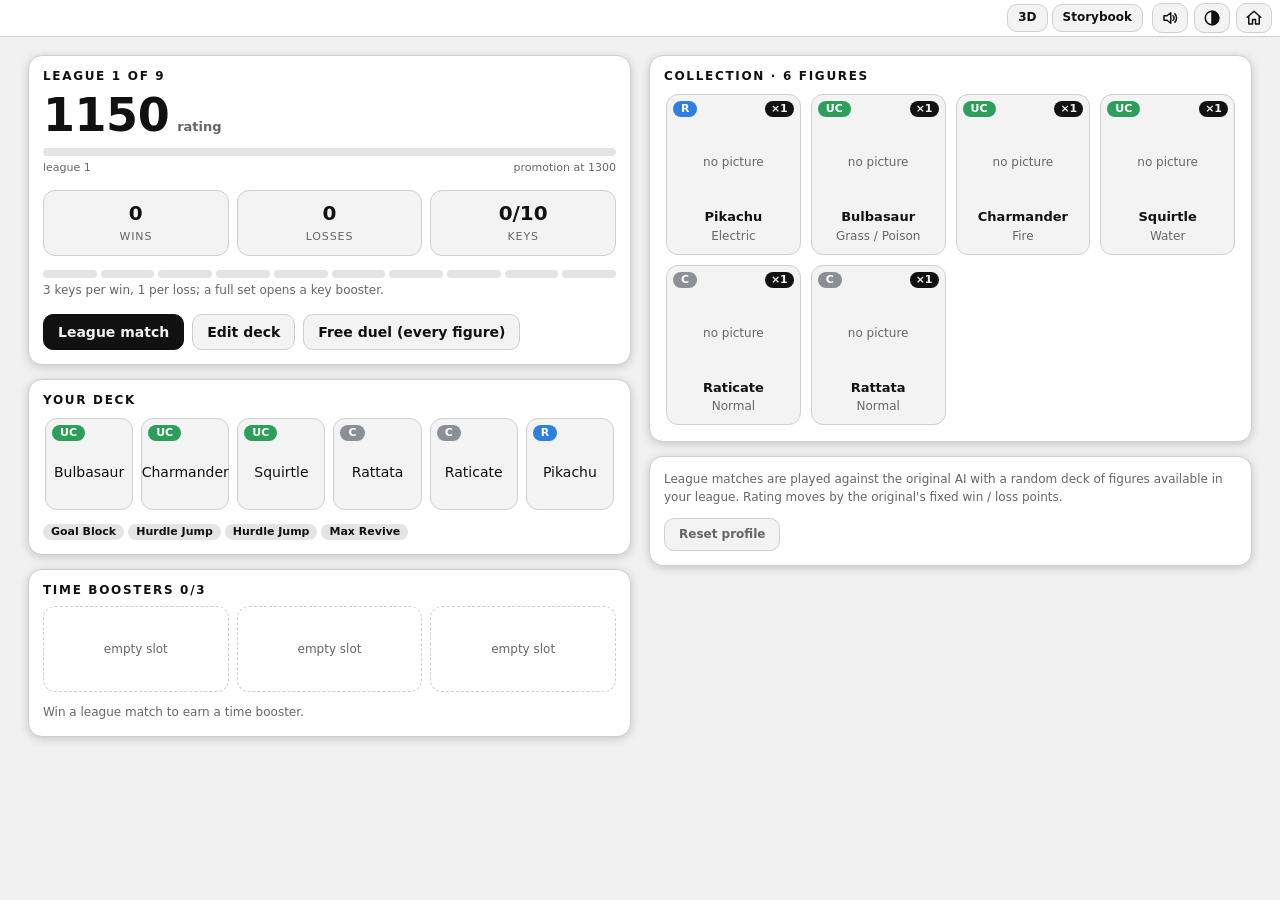
==== web/2d/index.html @ d7edd5b1 "Make the 3D table the default and add sound, battle screens, and board polish. Co-authored-by: Curso" ====
<!doctype html>
<meta charset="utf-8"><title>Figure Duel</title>
<script>
// The flat board is the same game with the board drawn flat (the client shows it when its address ends in /2d/). Load the one client from the parent folder, resolving its files there.
fetch('../index.html').then(r => r.text()).then(h => { document.open(); document.write(h.replace('<head>', '<head><base href="../">')); document.close(); });
</script>
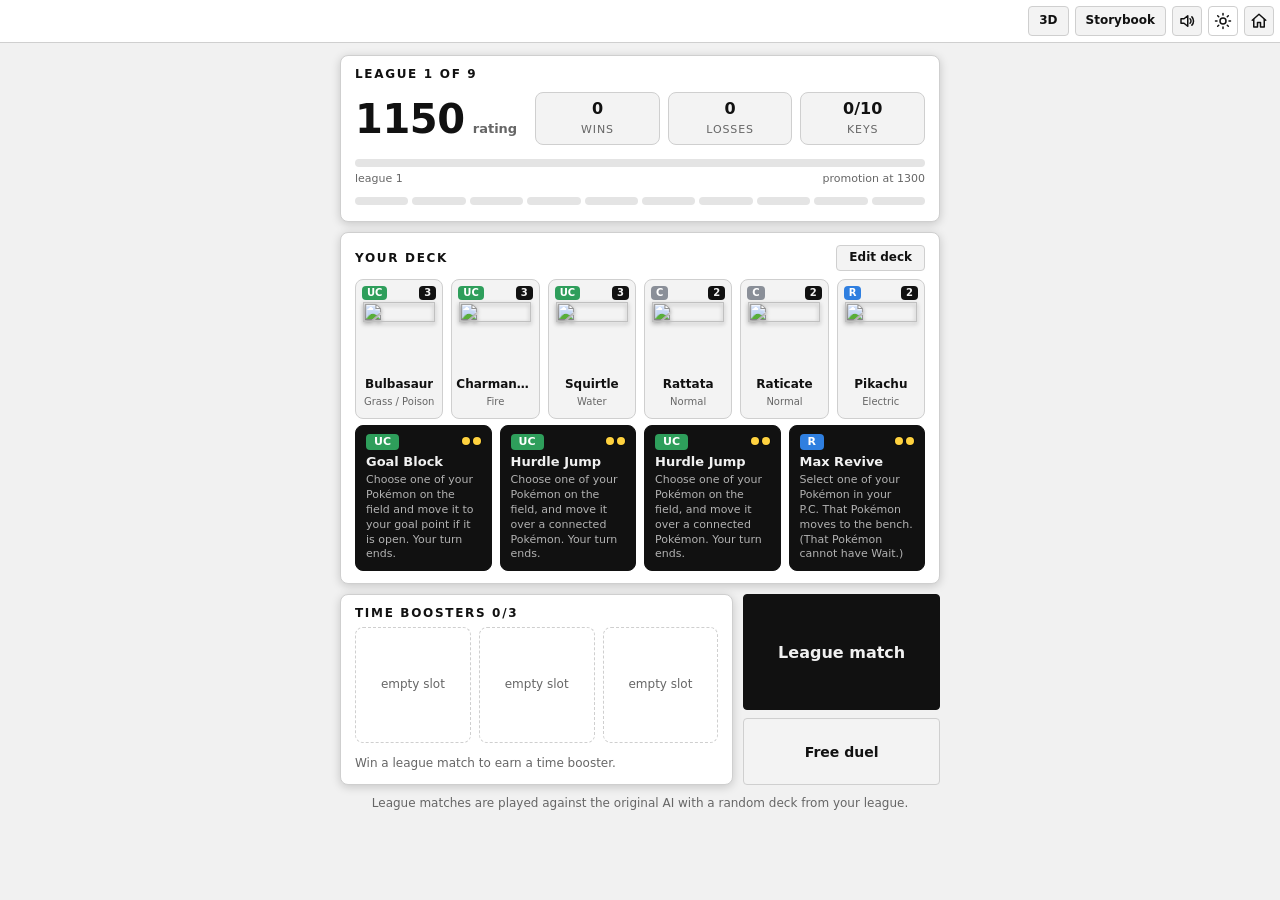
==== commit f9992a91: "Rename the client to pokemon duel web and follow more of the original match. The first-move roulette" ====
--- a/web/2d/index.html
+++ b/web/2d/index.html
@@ -1,5 +1,5 @@
 <!doctype html>
-<meta charset="utf-8"><title>Figure Duel</title>
+<meta charset="utf-8"><title>pokemon duel web</title>
 <script>
 // The flat board is the same game with the board drawn flat (the client shows it when its address ends in /2d/). Load the one client from the parent folder, resolving its files there.
 fetch('../index.html').then(r => r.text()).then(h => { document.open(); document.write(h.replace('<head>', '<head><base href="../">')); document.close(); });
